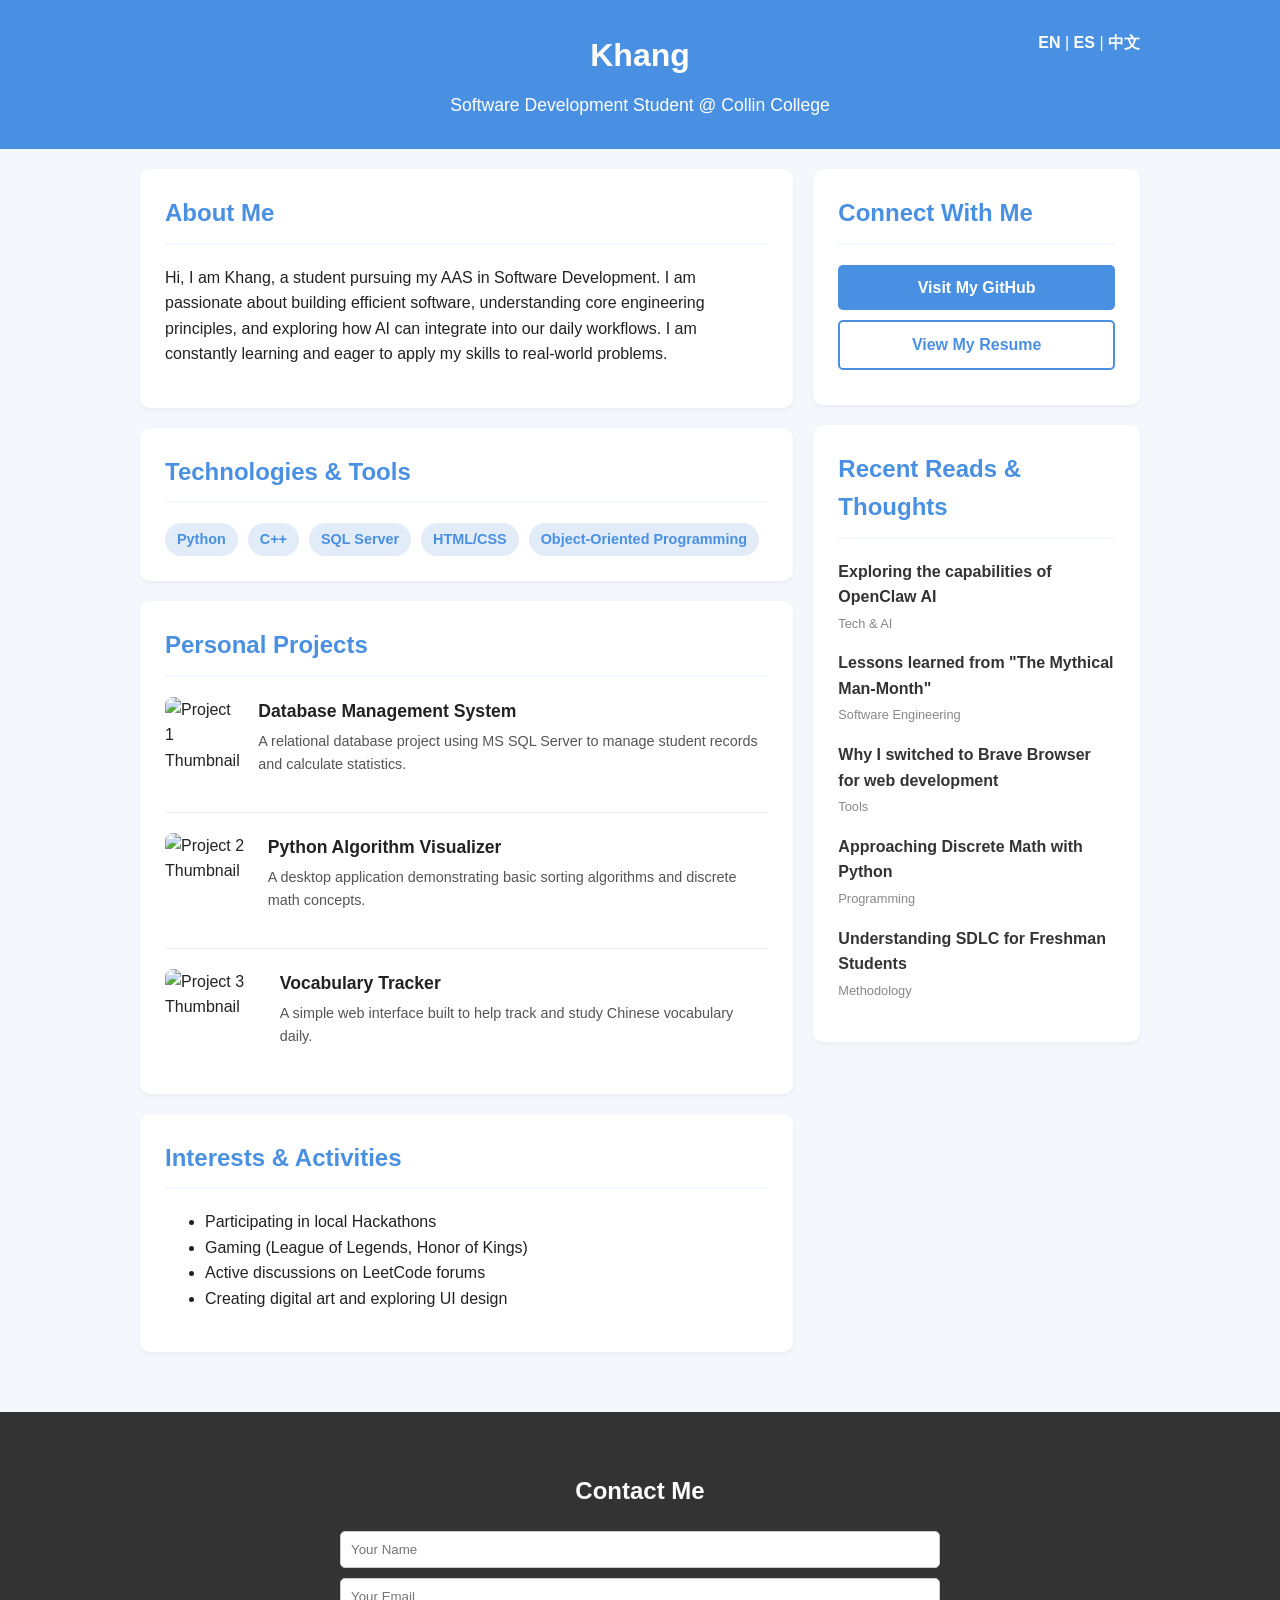
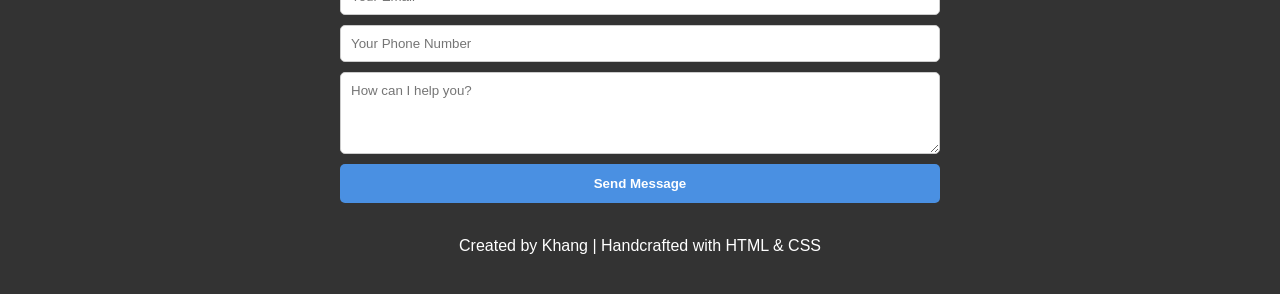
==== index.html @ 9517334f "132" ====
<!DOCTYPE html>
<html lang="en">
<head>
    <meta charset="UTF-8">
    <meta name="viewport" content="width=device-width, initial-scale=1.0">
    <title>Khang - Portfolio Dashboard</title>
    <link rel="stylesheet" href="style.css">
</head>
<body>

<header>
    <div class="header-container">
        <h1>Khang</h1>
        <p>Software Development Student @ Collin College</p>
        <div class="language-switcher">
            <a href="#">EN</a> | 
            <a href="#">ES</a> | 
            <a href="#">中文</a>
        </div>
    </div>
</header>

<main class="dashboard-container">
    
    <div class="left-column">
        <section class="card about-me">
            <h2>About Me</h2>
            <p>Hi, I am Khang, a student pursuing my AAS in Software Development. I am passionate about building efficient software, understanding core engineering principles, and exploring how AI can integrate into our daily workflows. I am constantly learning and eager to apply my skills to real-world problems.</p>
        </section>

        <section class="card skills">
            <h2>Technologies & Tools</h2>
            <div class="tag-container">
                <span class="tag">Python</span>
                <span class="tag">C++</span>
                <span class="tag">SQL Server</span>
                <span class="tag">HTML/CSS</span>
                <span class="tag">Object-Oriented Programming</span>
            </div>
        </section>

        <section class="card projects">
            <h2>Personal Projects</h2>
            
            <div class="project-item">
                <img src="https://via.placeholder.com/150" alt="Project 1 Thumbnail">
                <div class="project-info">
                    <h3>Database Management System</h3>
                    <p>A relational database project using MS SQL Server to manage student records and calculate statistics.</p>
                </div>
            </div>

            <div class="project-item">
                <img src="https://via.placeholder.com/150" alt="Project 2 Thumbnail">
                <div class="project-info">
                    <h3>Python Algorithm Visualizer</h3>
                    <p>A desktop application demonstrating basic sorting algorithms and discrete math concepts.</p>
                </div>
            </div>

            <div class="project-item">
                <img src="https://via.placeholder.com/150" alt="Project 3 Thumbnail">
                <div class="project-info">
                    <h3>Vocabulary Tracker</h3>
                    <p>A simple web interface built to help track and study Chinese vocabulary daily.</p>
                </div>
            </div>
        </section>
        
        <section class="card interests">
            <h2>Interests & Activities</h2>
            <ul>
                <li>Participating in local Hackathons</li>
                <li>Gaming (League of Legends, Honor of Kings)</li>
                <li>Active discussions on LeetCode forums</li>
                <li>Creating digital art and exploring UI design</li>
            </ul>
        </section>
    </div>

    <div class="right-column">
        <section class="card links">
            <h2>Connect With Me</h2>
            <a class="btn" href="https://github.com/SolumnHere" target="_blank">Visit My GitHub</a>
            <a class="btn outline" href="resume.html">View My Resume</a>
        </section>

        <section class="card blogs">
            <h2>Recent Reads & Thoughts</h2>
            <ul class="blog-list">
                <li>
                    <a href="#">Exploring the capabilities of OpenClaw AI</a>
                    <span>Tech & AI</span>
                </li>
                <li>
                    <a href="#">Lessons learned from "The Mythical Man-Month"</a>
                    <span>Software Engineering</span>
                </li>
                <li>
                    <a href="#">Why I switched to Brave Browser for web development</a>
                    <span>Tools</span>
                </li>
                <li>
                    <a href="#">Approaching Discrete Math with Python</a>
                    <span>Programming</span>
                </li>
                <li>
                    <a href="#">Understanding SDLC for Freshman Students</a>
                    <span>Methodology</span>
                </li>
            </ul>
        </section>
    </div>

</main>

<footer>
    <div class="footer-container">
        <section class="contact-form">
            <h2>Contact Me</h2>
            <form action="#">
                <input type="text" name="name" placeholder="Your Name" required>
                <input type="email" name="email" placeholder="Your Email" required>
                <input type="tel" name="phone" placeholder="Your Phone Number">
                <textarea name="comment" rows="4" placeholder="How can I help you?"></textarea>
                <button type="submit">Send Message</button>
            </form>
        </section>
        <p>Created by Khang | Handcrafted with HTML & CSS</p>
    </div>
</footer>

</body>
</html>
---- style.css ----
body {
    font-family: Arial, sans-serif;
    background-color: #f4f7fb;
    color: #222;
    margin: 0;
    padding: 0;
    line-height: 1.6;
}

header {
    background-color: #4a90e2;
    color: white;
    padding: 30px 20px;
}

.header-container {
    max-width: 1000px;
    margin: 0 auto;
    display: flex;
    flex-direction: column;
    align-items: center;
    position: relative;
}

.header-container h1 {
    margin: 0 0 10px 0;
}

.header-container p {
    margin: 0;
    font-size: 1.1em;
}

.language-switcher {
    position: absolute;
    top: 0;
    right: 0;
}

.language-switcher a {
    color: white;
    text-decoration: none;
    font-weight: bold;
}

.language-switcher a:hover {
    text-decoration: underline;
}

.dashboard-container {
    max-width: 1000px;
    margin: 20px auto;
    padding: 0 20px;
    display: flex;
    gap: 20px;
}

.left-column {
    flex: 2;
}

.right-column {
    flex: 1;
}

.card {
    background-color: white;
    margin-bottom: 20px;
    padding: 25px;
    border-radius: 10px;
    box-shadow: 0 2px 5px rgba(0,0,0,0.05);
}

.card h2 {
    color: #4a90e2;
    margin-top: 0;
    border-bottom: 2px solid #f4f7fb;
    padding-bottom: 10px;
}

.tag-container {
    display: flex;
    flex-wrap: wrap;
    gap: 10px;
}

.tag {
    background-color: #e1ecf8;
    color: #4a90e2;
    padding: 5px 12px;
    border-radius: 20px;
    font-size: 0.9em;
    font-weight: bold;
}

.project-item {
    display: flex;
    gap: 15px;
    margin-bottom: 20px;
    padding-bottom: 15px;
    border-bottom: 1px solid #eee;
}

.project-item:last-child {
    border-bottom: none;
    margin-bottom: 0;
    padding-bottom: 0;
}

.project-item img {
    width: 100px;
    height: 100px;
    border-radius: 8px;
    object-fit: cover;
}

.project-info h3 {
    margin: 0 0 5px 0;
    font-size: 1.1em;
}

.project-info p {
    margin: 0;
    font-size: 0.9em;
    color: #555;
}

.btn {
    display: block;
    background-color: #4a90e2;
    color: white;
    text-align: center;
    padding: 10px;
    text-decoration: none;
    border-radius: 5px;
    margin-bottom: 10px;
    font-weight: bold;
}

.btn.outline {
    background-color: transparent;
    color: #4a90e2;
    border: 2px solid #4a90e2;
}

.btn:hover {
    opacity: 0.9;
}

.blog-list {
    list-style-type: none;
    padding: 0;
    margin: 0;
}

.blog-list li {
    margin-bottom: 15px;
}

.blog-list a {
    color: #333;
    text-decoration: none;
    font-weight: bold;
    display: block;
}

.blog-list a:hover {
    color: #4a90e2;
}

.blog-list span {
    font-size: 0.8em;
    color: #888;
}

footer {
    background-color: #333;
    color: white;
    padding: 40px 20px 20px;
    margin-top: 40px;
}

.footer-container {
    max-width: 600px;
    margin: 0 auto;
    text-align: center;
}

.contact-form form {
    display: flex;
    flex-direction: column;
    gap: 10px;
    margin-bottom: 30px;
}

.contact-form input, .contact-form textarea {
    padding: 10px;
    border: 1px solid #ccc;
    border-radius: 5px;
    font-family: inherit;
}

.contact-form button {
    background-color: #4a90e2;
    color: white;
    border: none;
    padding: 12px;
    border-radius: 5px;
    cursor: pointer;
    font-weight: bold;
}

.contact-form button:hover {
    background-color: #357abd;
}

@media (max-width: 768px) {
    .dashboard-container {
        flex-direction: column;
    }
}
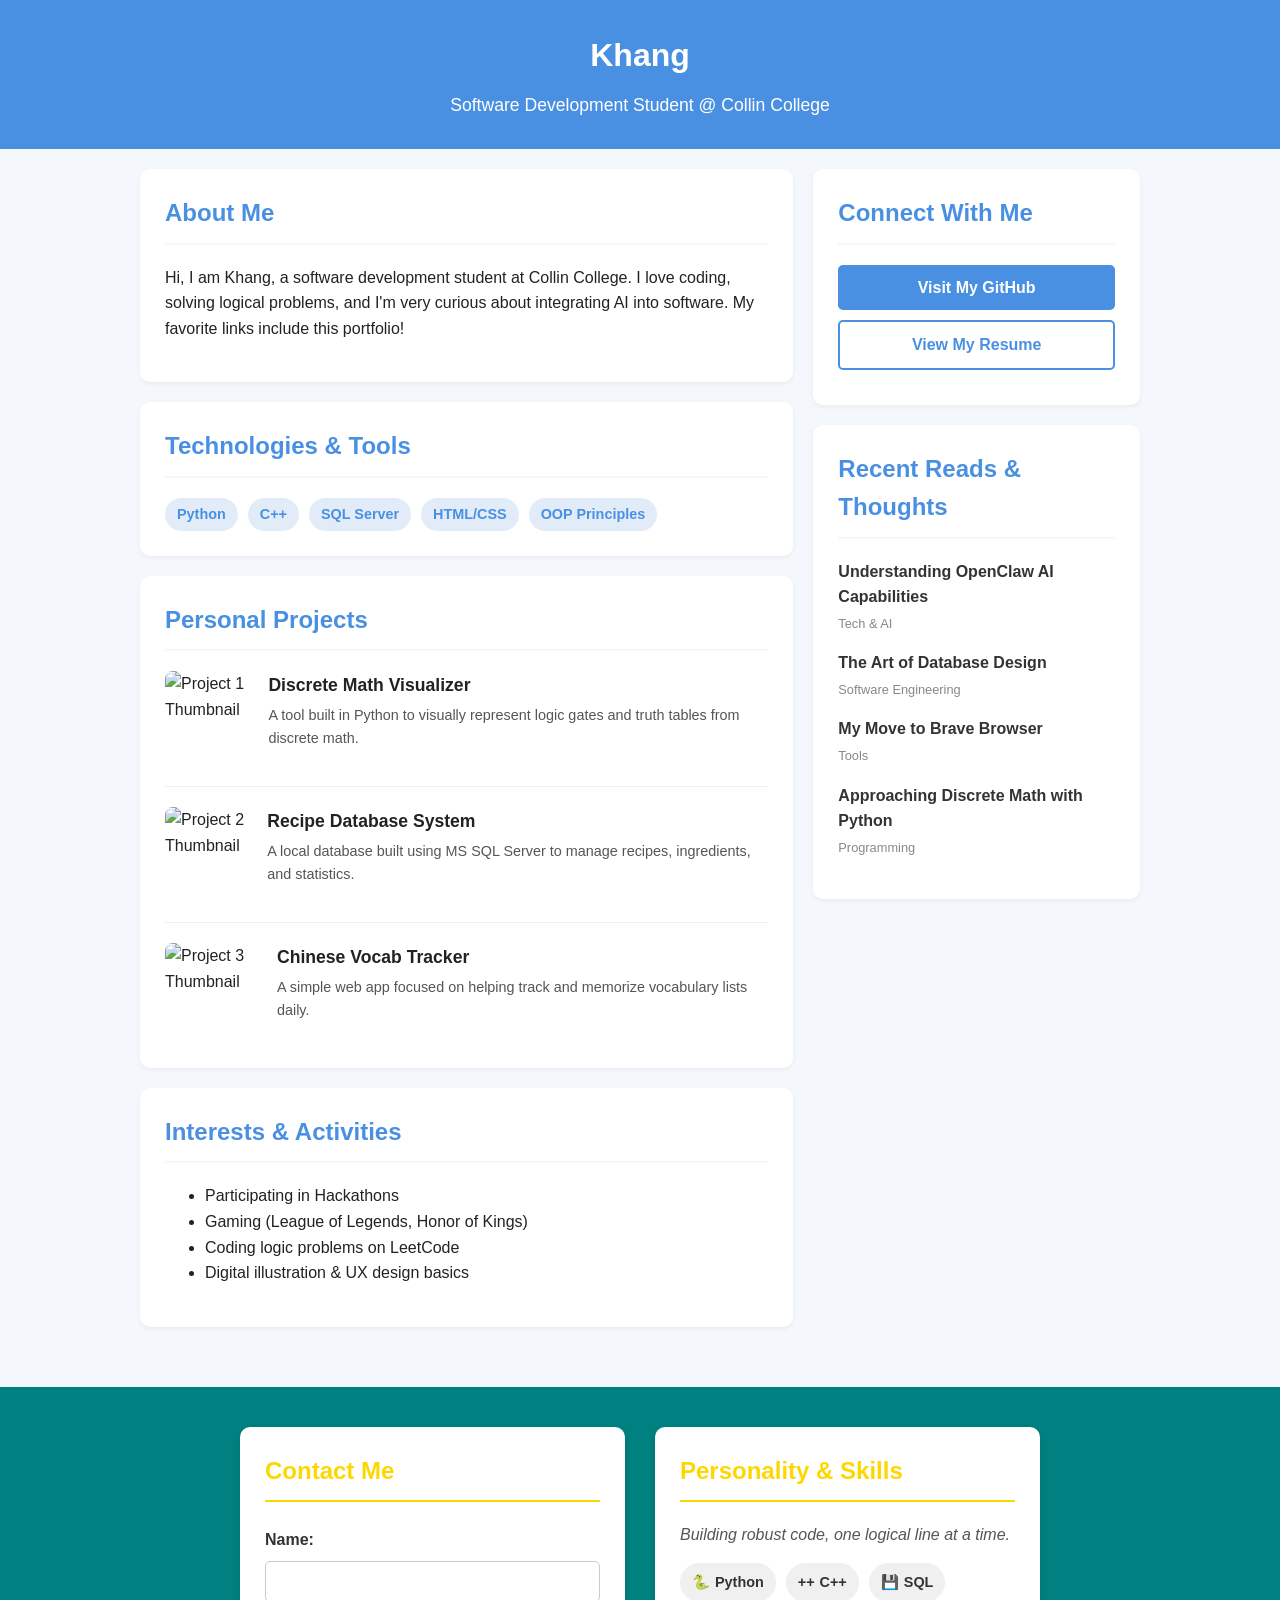
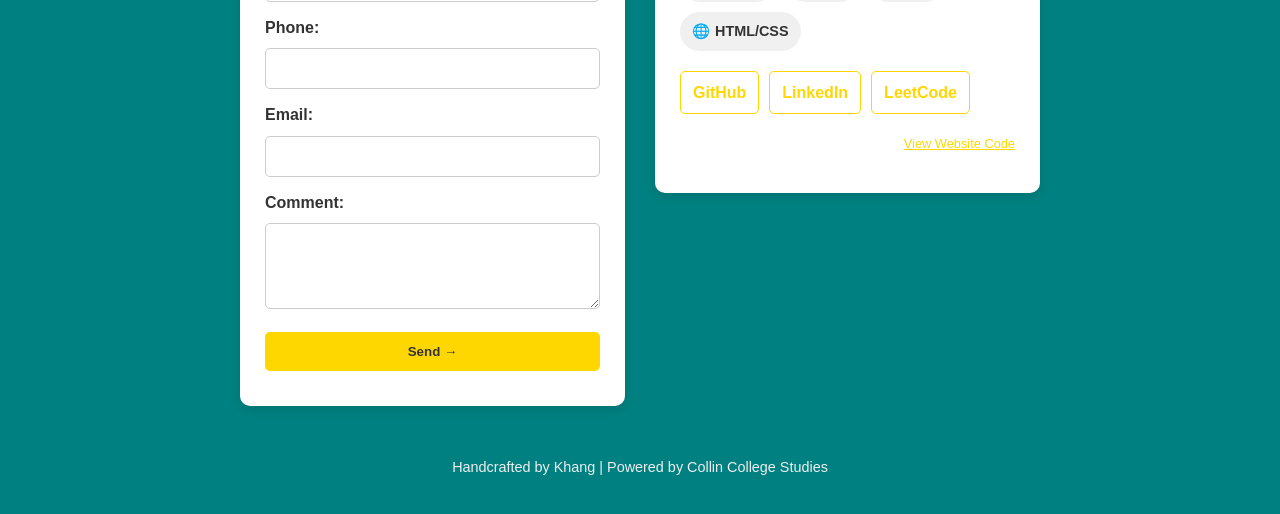
==== commit 26104b55: "12" ====
--- a/index.html
+++ b/index.html
@@ -3,7 +3,7 @@
 <head>
     <meta charset="UTF-8">
     <meta name="viewport" content="width=device-width, initial-scale=1.0">
-    <title>Khang - Portfolio Dashboard</title>
+    <title>Khang - Software Portfolio Dashboard</title>
     <link rel="stylesheet" href="style.css">
 </head>
 <body>
@@ -12,11 +12,6 @@
     <div class="header-container">
         <h1>Khang</h1>
         <p>Software Development Student @ Collin College</p>
-        <div class="language-switcher">
-            <a href="#">EN</a> | 
-            <a href="#">ES</a> | 
-            <a href="#">中文</a>
-        </div>
     </div>
 </header>
 
@@ -25,7 +20,7 @@
     <div class="left-column">
         <section class="card about-me">
             <h2>About Me</h2>
-            <p>Hi, I am Khang, a student pursuing my AAS in Software Development. I am passionate about building efficient software, understanding core engineering principles, and exploring how AI can integrate into our daily workflows. I am constantly learning and eager to apply my skills to real-world problems.</p>
+            <p>Hi, I am Khang, a software development student at Collin College. I love coding, solving logical problems, and I'm very curious about integrating AI into software. My favorite links include this portfolio!</p>
         </section>
 
         <section class="card skills">
@@ -35,7 +30,7 @@
                 <span class="tag">C++</span>
                 <span class="tag">SQL Server</span>
                 <span class="tag">HTML/CSS</span>
-                <span class="tag">Object-Oriented Programming</span>
+                <span class="tag">OOP Principles</span>
             </div>
         </section>
 
@@ -45,24 +40,24 @@
             <div class="project-item">
                 <img src="https://via.placeholder.com/150" alt="Project 1 Thumbnail">
                 <div class="project-info">
-                    <h3>Database Management System</h3>
-                    <p>A relational database project using MS SQL Server to manage student records and calculate statistics.</p>
+                    <h3>Discrete Math Visualizer</h3>
+                    <p>A tool built in Python to visually represent logic gates and truth tables from discrete math.</p>
                 </div>
             </div>
 
             <div class="project-item">
                 <img src="https://via.placeholder.com/150" alt="Project 2 Thumbnail">
                 <div class="project-info">
-                    <h3>Python Algorithm Visualizer</h3>
-                    <p>A desktop application demonstrating basic sorting algorithms and discrete math concepts.</p>
+                    <h3>Recipe Database System</h3>
+                    <p>A local database built using MS SQL Server to manage recipes, ingredients, and statistics.</p>
                 </div>
             </div>
 
             <div class="project-item">
                 <img src="https://via.placeholder.com/150" alt="Project 3 Thumbnail">
                 <div class="project-info">
-                    <h3>Vocabulary Tracker</h3>
-                    <p>A simple web interface built to help track and study Chinese vocabulary daily.</p>
+                    <h3>Chinese Vocab Tracker</h3>
+                    <p>A simple web app focused on helping track and memorize vocabulary lists daily.</p>
                 </div>
             </div>
         </section>
@@ -70,10 +65,10 @@
         <section class="card interests">
             <h2>Interests & Activities</h2>
             <ul>
-                <li>Participating in local Hackathons</li>
+                <li>Participating in Hackathons</li>
                 <li>Gaming (League of Legends, Honor of Kings)</li>
-                <li>Active discussions on LeetCode forums</li>
-                <li>Creating digital art and exploring UI design</li>
+                <li>Coding logic problems on LeetCode</li>
+                <li>Digital illustration & UX design basics</li>
             </ul>
         </section>
     </div>
@@ -89,24 +84,20 @@
             <h2>Recent Reads & Thoughts</h2>
             <ul class="blog-list">
                 <li>
-                    <a href="#">Exploring the capabilities of OpenClaw AI</a>
+                    <a href="#">Understanding OpenClaw AI Capabilities</a>
                     <span>Tech & AI</span>
                 </li>
                 <li>
-                    <a href="#">Lessons learned from "The Mythical Man-Month"</a>
+                    <a href="#">The Art of Database Design</a>
                     <span>Software Engineering</span>
                 </li>
                 <li>
-                    <a href="#">Why I switched to Brave Browser for web development</a>
+                    <a href="#">My Move to Brave Browser</a>
                     <span>Tools</span>
                 </li>
                 <li>
                     <a href="#">Approaching Discrete Math with Python</a>
                     <span>Programming</span>
-                </li>
-                <li>
-                    <a href="#">Understanding SDLC for Freshman Students</a>
-                    <span>Methodology</span>
                 </li>
             </ul>
         </section>
@@ -116,18 +107,46 @@
 
 <footer>
     <div class="footer-container">
-        <section class="contact-form">
-            <h2>Contact Me</h2>
-            <form action="#">
-                <input type="text" name="name" placeholder="Your Name" required>
-                <input type="email" name="email" placeholder="Your Email" required>
-                <input type="tel" name="phone" placeholder="Your Phone Number">
-                <textarea name="comment" rows="4" placeholder="How can I help you?"></textarea>
-                <button type="submit">Send Message</button>
-            </form>
-        </section>
-        <p>Created by Khang | Handcrafted with HTML & CSS</p>
+        <div class="footer-left">
+            <section id="contact" class="card">
+                <h2>Contact Me</h2>
+                <form action="#" method="post">
+                    <label for="name">Name:</label>
+                    <input type="text" id="name" name="name" required>
+
+                    <label for="phone">Phone:</label>
+                    <input type="tel" id="phone" name="phone">
+
+                    <label for="email">Email:</label>
+                    <input type="email" id="email" name="email" required>
+
+                    <label for="comment">Comment:</label>
+                    <textarea id="comment" name="comment" rows="4"></textarea>
+
+                    <button type="submit" class="btn">Send <span class="arrow">→</span></button>
+                </form>
+            </section>
+        </div>
+        <div class="footer-right">
+            <section class="card personality-card">
+                <h2>Personality & Skills</h2>
+                <p class="tagline">Building robust code, one logical line at a time.</p>
+                <ul class="skills-list">
+                    <li><span class="skill-icon">🐍</span> Python</li>
+                    <li><span class="skill-icon">++</span> C++</li>
+                    <li><span class="skill-icon">💾</span> SQL</li>
+                    <li><span class="skill-icon">🌐</span> HTML/CSS</li>
+                </ul>
+                <div class="social-links">
+                    <a href="https://github.com/SolumnHere" target="_blank" class="social-icon">GitHub</a>
+                    <a href="#" class="social-icon">LinkedIn</a>
+                    <a href="#" class="social-icon">LeetCode</a>
+                </div>
+                <p class="view-code"><a href="https://github.com/SolumnHere" target="_blank">View Website Code</a></p>
+            </section>
+        </div>
     </div>
+    <p class="copyright">Handcrafted by Khang | Powered by Collin College Studies</p>
 </footer>
 
 </body>
--- a/style.css
+++ b/style.css
@@ -16,10 +16,7 @@
 .header-container {
     max-width: 1000px;
     margin: 0 auto;
-    display: flex;
-    flex-direction: column;
-    align-items: center;
-    position: relative;
+    text-align: center;
 }
 
 .header-container h1 {
@@ -29,22 +26,6 @@
 .header-container p {
     margin: 0;
     font-size: 1.1em;
-}
-
-.language-switcher {
-    position: absolute;
-    top: 0;
-    right: 0;
-}
-
-.language-switcher a {
-    color: white;
-    text-decoration: none;
-    font-weight: bold;
-}
-
-.language-switcher a:hover {
-    text-decoration: underline;
 }
 
 .dashboard-container {
@@ -173,49 +154,175 @@
     color: #888;
 }
 
-footer {
-    background-color: #333;
-    color: white;
-    padding: 40px 20px 20px;
-    margin-top: 40px;
-}
-
-.footer-container {
-    max-width: 600px;
-    margin: 0 auto;
-    text-align: center;
-}
-
-.contact-form form {
-    display: flex;
-    flex-direction: column;
-    gap: 10px;
-    margin-bottom: 30px;
-}
-
-.contact-form input, .contact-form textarea {
-    padding: 10px;
-    border: 1px solid #ccc;
-    border-radius: 5px;
-    font-family: inherit;
-}
-
-.contact-form button {
-    background-color: #4a90e2;
-    color: white;
-    border: none;
-    padding: 12px;
-    border-radius: 5px;
-    cursor: pointer;
-    font-weight: bold;
-}
-
-.contact-form button:hover {
-    background-color: #357abd;
-}
-
 @media (max-width: 768px) {
     .dashboard-container {
         flex-direction: column;
     }
+}
+
+/* Màu nền chính của Footer */
+footer {
+    background-color: #008080; /* Teal đậm */
+    color: white;
+    padding: 40px 20px 20px;
+    margin-top: 40px;
+}
+
+/* Chia 2 cột cho Footer */
+.footer-container {
+    max-width: 800px;
+    margin: 0 auto;
+    display: flex;
+    gap: 30px;
+}
+
+.footer-left {
+    flex: 1;
+}
+
+.footer-right {
+    flex: 1;
+}
+
+/* Kiểu dáng chung cho các thẻ Card trong Footer */
+footer .card {
+    background-color: white;
+    margin-bottom: 20px;
+    padding: 25px;
+    border-radius: 10px;
+    box-shadow: 0 4px 8px rgba(0,0,0,0.1);
+    color: #333; /* Đảm bảo chữ bên trong card màu tối dễ đọc */
+}
+
+/* Tiêu đề có gạch chân màu Gold cá tính */
+footer .card h2 {
+    color: gold;
+    margin-top: 0;
+    border-bottom: 2px solid gold;
+    padding-bottom: 10px;
+}
+
+/* --- FIX PHẦN CONTACT ME Ở ĐÂY --- */
+
+/* Sử dụng ID #contact để đảm bảo độ ưu tiên cao nhất, đè lên style.css cũ */
+#contact form {
+    display: flex;
+    flex-direction: column;
+    gap: 8px; /* Khoảng cách đều giữa các ô */
+}
+
+#contact label {
+    font-weight: bold;
+    color: #333;
+    margin-top: 5px;
+}
+
+#contact input, 
+#contact textarea {
+    padding: 12px;
+    border: 1px solid #ccc;
+    border-radius: 5px;
+    font-family: inherit;
+    width: 100%;
+    /* box-sizing giúp padding không làm input bị phình to ra khỏi khung */
+    box-sizing: border-box; 
+}
+
+/* Tùy chỉnh nút Send để nó thành màu Gold, đè lên class .btn mặc định */
+#contact button.btn {
+    background-color: gold;
+    color: #333;
+    text-align: center;
+    padding: 12px;
+    border-radius: 5px;
+    font-weight: bold;
+    cursor: pointer;
+    border: none;
+    margin-top: 15px;
+    width: 100%; /* Cho nút full chiều rộng nhìn hiện đại hơn */
+    transition: background-color 0.3s ease;
+}
+
+#contact button.btn:hover {
+    background-color: #ffd700;
+}
+
+/* --- PHẦN PERSONALITY & SKILLS --- */
+
+.personality-card .tagline {
+    font-style: italic;
+    color: #555;
+    margin-bottom: 15px;
+}
+
+.skills-list {
+    list-style-type: none;
+    padding: 0;
+    margin: 0 0 20px 0;
+    display: flex;
+    flex-wrap: wrap;
+    gap: 10px;
+}
+
+.skills-list li {
+    background-color: #f0f0f0; /* Nền xám nhạt cho từng kỹ năng */
+    color: #333;
+    padding: 8px 12px;
+    border-radius: 20px;
+    font-size: 0.9em;
+    font-weight: bold;
+    display: flex;
+    align-items: center;
+}
+
+.skill-icon {
+    margin-right: 5px;
+}
+
+.social-links {
+    display: flex;
+    gap: 10px;
+    margin-bottom: 15px;
+}
+
+.social-links .social-icon {
+    background-color: transparent;
+    color: gold;
+    text-align: center;
+    padding: 8px 12px;
+    text-decoration: none;
+    border-radius: 5px;
+    font-weight: bold;
+    border: 1px solid gold;
+    transition: all 0.3s ease; /* Hiệu ứng chuyển màu mượt mà */
+}
+
+.social-links .social-icon:hover {
+    background-color: gold;
+    color: #333;
+}
+
+.view-code {
+    font-size: 0.8em;
+    text-align: right;
+    margin-top: 20px;
+}
+
+.view-code a {
+    color: gold;
+    text-decoration: underline;
+}
+
+.copyright {
+    text-align: center;
+    color: #eee;
+    margin-top: 30px;
+    font-size: 0.9em;
+}
+
+/* Cho màn hình điện thoại, 2 cột tự rớt xuống thành 1 cột */
+@media (max-width: 600px) {
+    .footer-container {
+        flex-direction: column;
+    }
 }
